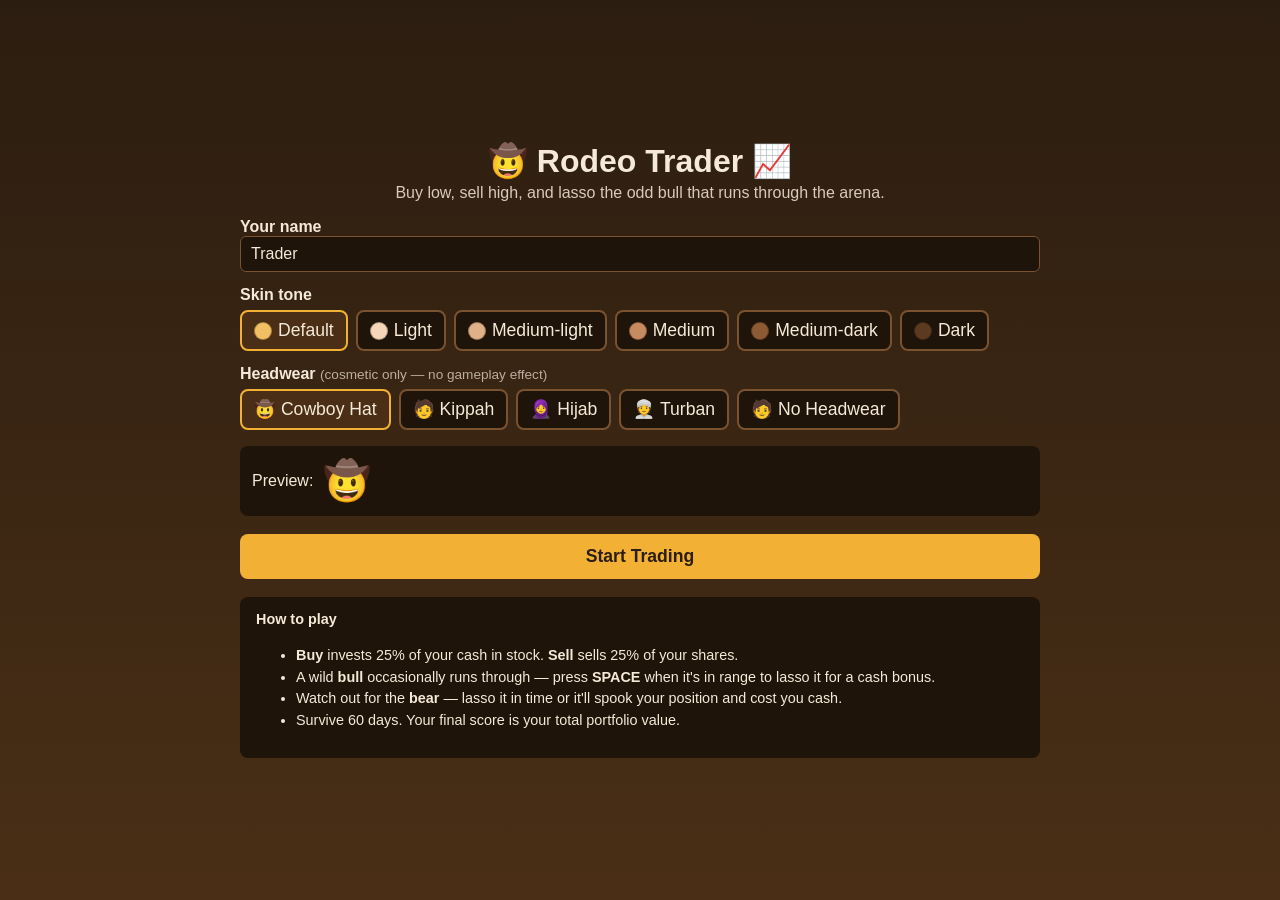
==== game/index.html @ 13e70de5 "Add Rodeo Trader browser game A trader who moonlights as a rodeo hand: real buy/sell stock trading p" ====
<!DOCTYPE html>
<html lang="en">
<head>
<meta charset="UTF-8">
<title>Rodeo Trader</title>
<link rel="stylesheet" href="style.css">
</head>
<body>

<div id="app">

  <!-- ===================== START / CUSTOMIZATION SCREEN ===================== -->
  <div id="start-screen" class="screen">
    <h1>🤠 Rodeo Trader 📈</h1>
    <p class="subtitle">Buy low, sell high, and lasso the odd bull that runs through the arena.</p>

    <label class="field-label" for="trader-name">Your name</label>
    <input id="trader-name" type="text" maxlength="16" placeholder="Trader" value="Trader">

    <p class="field-label">Skin tone</p>
    <div id="tone-picker" class="option-row"></div>

    <p class="field-label">Headwear <span class="hint">(cosmetic only — no gameplay effect)</span></p>
    <div id="headwear-picker" class="option-row"></div>

    <div class="preview-box">
      <span class="preview-label">Preview:</span>
      <span id="sprite-preview" class="sprite-preview"></span>
    </div>

    <button id="start-btn" class="primary-btn">Start Trading</button>

    <div class="instructions">
      <strong>How to play</strong>
      <ul>
        <li><b>Buy</b> invests 25% of your cash in stock. <b>Sell</b> sells 25% of your shares.</li>
        <li>A wild <b>bull</b> occasionally runs through — press <b>SPACE</b> when it's in range to lasso it for a cash bonus.</li>
        <li>Watch out for the <b>bear</b> — lasso it in time or it'll spook your position and cost you cash.</li>
        <li>Survive 60 days. Your final score is your total portfolio value.</li>
      </ul>
    </div>
  </div>

  <!-- ===================== GAME SCREEN ===================== -->
  <div id="game-screen" class="screen hidden">
    <div id="hud">
      <div class="hud-item"><span class="hud-label">Trader</span><span id="hud-name">-</span></div>
      <div class="hud-item"><span class="hud-label">Day</span><span id="hud-day">0/60</span></div>
      <div class="hud-item"><span class="hud-label">Price</span><span id="hud-price">$0.00</span></div>
      <div class="hud-item"><span class="hud-label">Cash</span><span id="hud-cash">$0</span></div>
      <div class="hud-item"><span class="hud-label">Shares</span><span id="hud-shares">0</span></div>
      <div class="hud-item"><span class="hud-label">Portfolio</span><span id="hud-portfolio">$0</span></div>
    </div>

    <canvas id="game-canvas" width="800" height="450"></canvas>

    <div id="controls">
      <button id="buy-btn">Buy (25% cash) [B]</button>
      <button id="sell-btn">Sell (25% shares) [S]</button>
      <div class="lasso-hint">Press <b>SPACE</b> to lasso!</div>
    </div>
  </div>

  <!-- ===================== GAME OVER SCREEN ===================== -->
  <div id="end-screen" class="screen hidden">
    <h1 id="end-title">Game Over</h1>
    <p id="end-summary"></p>
    <button id="restart-btn" class="primary-btn">Play Again</button>
  </div>

</div>

<script src="script.js"></script>
</body>
</html>
---- game/style.css ----
* { box-sizing: border-box; }

body {
  margin: 0;
  min-height: 100vh;
  display: flex;
  align-items: center;
  justify-content: center;
  background: linear-gradient(#2b1d10, #4a2f16);
  font-family: "Segoe UI", Arial, sans-serif;
  color: #f5e9d8;
}

#app {
  width: 840px;
  max-width: 95vw;
  padding: 20px;
}

.screen.hidden { display: none; }

h1 { text-align: center; margin: 0 0 4px; }

.subtitle { text-align: center; opacity: 0.85; margin-top: 0; }

.field-label {
  margin: 14px 0 6px;
  font-weight: 600;
}

.hint { font-weight: 400; opacity: 0.7; font-size: 0.85em; }

#trader-name {
  width: 100%;
  padding: 8px 10px;
  font-size: 1em;
  border-radius: 6px;
  border: 1px solid #7a5230;
  background: #1f140a;
  color: #f5e9d8;
}

.option-row {
  display: flex;
  flex-wrap: wrap;
  gap: 8px;
}

.option-btn {
  padding: 8px 12px;
  border-radius: 8px;
  border: 2px solid #7a5230;
  background: #1f140a;
  color: #f5e9d8;
  cursor: pointer;
  font-size: 1.1em;
  display: flex;
  align-items: center;
  gap: 6px;
}

.option-btn.selected {
  border-color: #f2b134;
  background: #4a2f16;
}

.tone-swatch {
  width: 18px;
  height: 18px;
  border-radius: 50%;
  display: inline-block;
  border: 1px solid rgba(0,0,0,0.3);
}

.preview-box {
  margin-top: 16px;
  padding: 12px;
  background: #1f140a;
  border-radius: 8px;
  display: flex;
  align-items: center;
  gap: 10px;
}

.sprite-preview { font-size: 2.4em; }

.primary-btn {
  display: block;
  width: 100%;
  margin-top: 18px;
  padding: 12px;
  font-size: 1.1em;
  font-weight: 700;
  border-radius: 8px;
  border: none;
  background: #f2b134;
  color: #2b1d10;
  cursor: pointer;
}

.primary-btn:hover { background: #ffcb5c; }

.instructions {
  margin-top: 18px;
  background: #1f140a;
  padding: 12px 16px;
  border-radius: 8px;
  font-size: 0.9em;
  line-height: 1.5em;
}

#hud {
  display: flex;
  flex-wrap: wrap;
  gap: 14px;
  background: #1f140a;
  padding: 8px 14px;
  border-radius: 8px;
  margin-bottom: 10px;
}

.hud-item { display: flex; flex-direction: column; font-size: 0.85em; min-width: 70px; }
.hud-label { opacity: 0.65; font-size: 0.8em; }
.hud-item span:last-child { font-weight: 700; font-size: 1.05em; }

#game-canvas {
  width: 100%;
  background: #0e0a06;
  border-radius: 8px;
  display: block;
}

#controls {
  display: flex;
  align-items: center;
  gap: 10px;
  margin-top: 10px;
}

#controls button {
  padding: 10px 14px;
  border-radius: 8px;
  border: 2px solid #7a5230;
  background: #1f140a;
  color: #f5e9d8;
  cursor: pointer;
  font-weight: 600;
}

#controls button:hover { border-color: #f2b134; }

.lasso-hint {
  margin-left: auto;
  opacity: 0.8;
  font-size: 0.9em;
}

#end-screen { text-align: center; }
#end-summary { font-size: 1.1em; white-space: pre-line; }
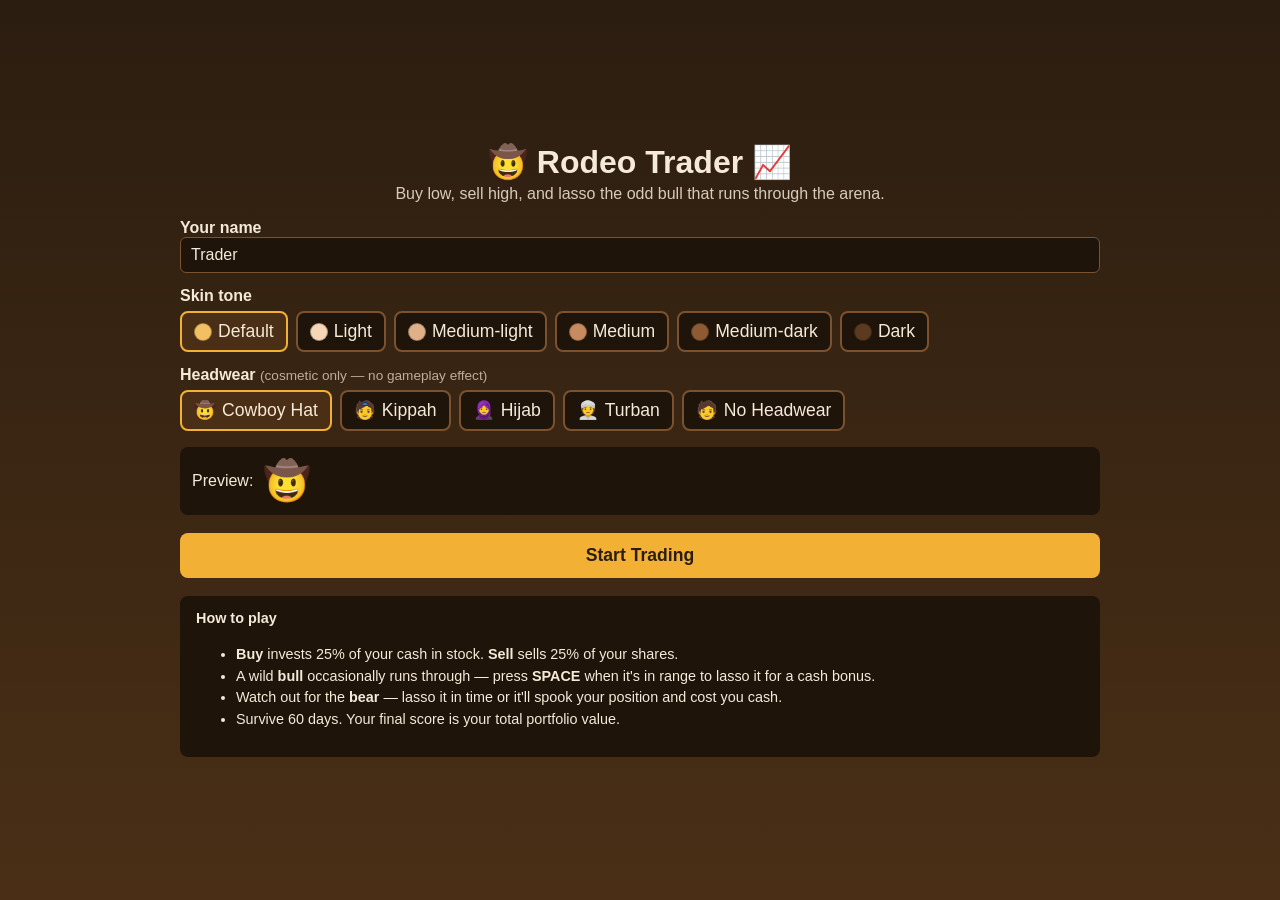
==== commit 55004b8e: "Consolidate into a single self-contained index.html, add character sidebar Merges script.js and styl" ====
--- a/game/index.html
+++ b/game/index.html
@@ -3,7 +3,228 @@
 <head>
 <meta charset="UTF-8">
 <title>Rodeo Trader</title>
-<link rel="stylesheet" href="style.css">
+<style>
+* { box-sizing: border-box; }
+
+body {
+  margin: 0;
+  min-height: 100vh;
+  display: flex;
+  align-items: center;
+  justify-content: center;
+  background: linear-gradient(#2b1d10, #4a2f16);
+  font-family: "Segoe UI", Arial, sans-serif;
+  color: #f5e9d8;
+}
+
+#app {
+  width: 960px;
+  max-width: 95vw;
+  padding: 20px;
+}
+
+.screen.hidden { display: none; }
+
+h1 { text-align: center; margin: 0 0 4px; }
+
+.subtitle { text-align: center; opacity: 0.85; margin-top: 0; }
+
+.field-label {
+  margin: 14px 0 6px;
+  font-weight: 600;
+}
+
+.hint { font-weight: 400; opacity: 0.7; font-size: 0.85em; }
+
+#trader-name {
+  width: 100%;
+  padding: 8px 10px;
+  font-size: 1em;
+  border-radius: 6px;
+  border: 1px solid #7a5230;
+  background: #1f140a;
+  color: #f5e9d8;
+}
+
+.option-row {
+  display: flex;
+  flex-wrap: wrap;
+  gap: 8px;
+}
+
+.option-btn {
+  padding: 8px 12px;
+  border-radius: 8px;
+  border: 2px solid #7a5230;
+  background: #1f140a;
+  color: #f5e9d8;
+  cursor: pointer;
+  font-size: 1.1em;
+  display: flex;
+  align-items: center;
+  gap: 6px;
+}
+
+.option-btn.selected {
+  border-color: #f2b134;
+  background: #4a2f16;
+}
+
+.tone-swatch {
+  width: 18px;
+  height: 18px;
+  border-radius: 50%;
+  display: inline-block;
+  border: 1px solid rgba(0,0,0,0.3);
+}
+
+.preview-box {
+  margin-top: 16px;
+  padding: 12px;
+  background: #1f140a;
+  border-radius: 8px;
+  display: flex;
+  align-items: center;
+  gap: 10px;
+}
+
+.sprite-preview { font-size: 2.4em; }
+
+.sprite-wrap {
+  position: relative;
+  display: inline-block;
+  line-height: 1;
+}
+
+.kippah-dot {
+  position: absolute;
+  top: 0;
+  left: 50%;
+  transform: translateX(-50%);
+  width: 32%;
+  height: 24%;
+  background: #4a6fa5;
+  border: 1px solid #1f3a5f;
+  border-radius: 50% 50% 10% 10% / 65% 65% 10% 10%;
+}
+
+.primary-btn {
+  display: block;
+  width: 100%;
+  margin-top: 18px;
+  padding: 12px;
+  font-size: 1.1em;
+  font-weight: 700;
+  border-radius: 8px;
+  border: none;
+  background: #f2b134;
+  color: #2b1d10;
+  cursor: pointer;
+}
+
+.primary-btn:hover { background: #ffcb5c; }
+
+.instructions {
+  margin-top: 18px;
+  background: #1f140a;
+  padding: 12px 16px;
+  border-radius: 8px;
+  font-size: 0.9em;
+  line-height: 1.5em;
+}
+
+#hud {
+  display: flex;
+  flex-wrap: wrap;
+  gap: 14px;
+  background: #1f140a;
+  padding: 8px 14px;
+  border-radius: 8px;
+  margin-bottom: 10px;
+}
+
+.hud-item { display: flex; flex-direction: column; font-size: 0.85em; min-width: 70px; }
+.hud-label { opacity: 0.65; font-size: 0.8em; }
+.hud-item span:last-child { font-weight: 700; font-size: 1.05em; }
+
+#game-layout {
+  display: flex;
+  gap: 14px;
+  align-items: flex-start;
+}
+
+#game-main {
+  flex: 1;
+  min-width: 0;
+}
+
+#game-canvas {
+  width: 100%;
+  background: #0e0a06;
+  border-radius: 8px;
+  display: block;
+}
+
+#controls {
+  display: flex;
+  align-items: center;
+  gap: 10px;
+  margin-top: 10px;
+}
+
+#controls button {
+  padding: 10px 14px;
+  border-radius: 8px;
+  border: 2px solid #7a5230;
+  background: #1f140a;
+  color: #f5e9d8;
+  cursor: pointer;
+  font-weight: 600;
+}
+
+#controls button:hover { border-color: #f2b134; }
+
+.lasso-hint {
+  margin-left: auto;
+  opacity: 0.8;
+  font-size: 0.9em;
+}
+
+#character-card {
+  width: 170px;
+  flex-shrink: 0;
+  background: #1f140a;
+  border-radius: 8px;
+  padding: 16px 10px;
+  text-align: center;
+}
+
+.card-title {
+  font-weight: 700;
+  margin-bottom: 10px;
+}
+
+#sidebar-sprite {
+  font-size: 3.4em;
+  display: inline-block;
+}
+
+.sidebar-name {
+  margin-top: 8px;
+  font-weight: 600;
+  word-break: break-word;
+}
+
+.card-note {
+  margin-top: 12px;
+  font-size: 0.72em;
+  opacity: 0.65;
+  line-height: 1.4em;
+}
+
+#end-screen { text-align: center; }
+#end-summary { font-size: 1.1em; white-space: pre-line; }
+</style>
 </head>
 <body>
 
@@ -52,12 +273,23 @@
       <div class="hud-item"><span class="hud-label">Portfolio</span><span id="hud-portfolio">$0</span></div>
     </div>
 
-    <canvas id="game-canvas" width="800" height="450"></canvas>
-
-    <div id="controls">
-      <button id="buy-btn">Buy (25% cash) [B]</button>
-      <button id="sell-btn">Sell (25% shares) [S]</button>
-      <div class="lasso-hint">Press <b>SPACE</b> to lasso!</div>
+    <div id="game-layout">
+      <div id="game-main">
+        <canvas id="game-canvas" width="800" height="450"></canvas>
+
+        <div id="controls">
+          <button id="buy-btn">Buy (25% cash) [B]</button>
+          <button id="sell-btn">Sell (25% shares) [S]</button>
+          <div class="lasso-hint">Press <b>SPACE</b> to lasso!</div>
+        </div>
+      </div>
+
+      <aside id="character-card">
+        <div class="card-title">Your Trader</div>
+        <span id="sidebar-sprite"></span>
+        <div id="sidebar-name" class="sidebar-name">-</div>
+        <div class="card-note">Skin tone &amp; headwear are cosmetic only — same odds for everyone.</div>
+      </aside>
     </div>
   </div>
 
@@ -70,6 +302,447 @@
 
 </div>
 
-<script src="script.js"></script>
+<script>
+// ---------------------------------------------------------------------------
+// Rodeo Trader
+// A trader who moonlights as a rodeo hand: real buy/sell trading, plus a
+// bull/bear timing bonus round where a lasso throw earns (or saves) cash.
+// Character look (skin tone + headwear) is a purely cosmetic, opt-in choice
+// with zero effect on gameplay. Everything lives in this one file on purpose
+// so it works by just opening index.html — no other files to go missing.
+// ---------------------------------------------------------------------------
+
+const SKIN_TONES = [
+  { id: "default", modifier: "", label: "Default" },
+  { id: "light", modifier: "\u{1F3FB}", label: "Light" },
+  { id: "medium-light", modifier: "\u{1F3FC}", label: "Medium-light" },
+  { id: "medium", modifier: "\u{1F3FD}", label: "Medium" },
+  { id: "medium-dark", modifier: "\u{1F3FE}", label: "Medium-dark" },
+  { id: "dark", modifier: "\u{1F3FF}", label: "Dark" },
+];
+
+// Each headwear option maps to a base emoji. Purely cosmetic — none of these
+// change gameplay. Only "modifier base" emoji (person-shaped ones) support
+// Fitzpatrick skin tone modifiers; 🤠 is a plain face emoji and renders a
+// broken glyph if a tone modifier is appended, so it's excluded via `tonable`.
+const HEADWEAR_OPTIONS = [
+  { id: "cowboy", label: "Cowboy Hat", base: "\u{1F920}", tonable: false }, // 🤠
+  { id: "kippah", label: "Kippah", base: "\u{1F9D1}", tonable: true, accessory: "kippah" }, // 🧑 + drawn accessory
+  { id: "hijab", label: "Hijab", base: "\u{1F9D5}", tonable: true }, // 🧕
+  { id: "turban", label: "Turban", base: "\u{1F473}", tonable: true }, // 👳
+  { id: "none", label: "No Headwear", base: "\u{1F9D1}", tonable: true }, // 🧑
+];
+
+const STARTING_CASH = 1000;
+const MAX_DAYS = 60;
+const DAY_MS = 1000;
+const BASE_VOLATILITY = 1.6;
+const CHART_POINTS = 80;
+
+const BULL_BONUS = 75;
+const BEAR_PENALTY = 40;
+const BEAR_DODGE_BONUS = 10;
+const EVENT_DURATION_MS = 2400;
+const EVENT_MIN_GAP_DAYS = 5;
+const EVENT_CHANCE_PER_DAY = 0.35;
+
+const canvas = document.getElementById("game-canvas");
+const ctx = canvas.getContext("2d");
+
+let state = null;
+let character = { name: "Trader", tone: SKIN_TONES[0], headwear: HEADWEAR_OPTIONS[0] };
+
+// ---------------------------------------------------------------------------
+// Character customization screen
+// ---------------------------------------------------------------------------
+
+function spriteString(tone, headwear) {
+  return headwear.base + (headwear.tonable ? tone.modifier : "");
+}
+
+// No Unicode emoji exists for a kippah, so it's approximated as a plain
+// person plus a small drawn dome — both here (DOM preview/buttons/sidebar)
+// and in the canvas arena via drawKippahAccessory().
+function createSpriteSpan(tone, headwear) {
+  const wrap = document.createElement("span");
+  wrap.className = "sprite-wrap";
+  const emojiSpan = document.createElement("span");
+  emojiSpan.className = "sprite-emoji";
+  emojiSpan.textContent = spriteString(tone, headwear);
+  wrap.appendChild(emojiSpan);
+  if (headwear.accessory === "kippah") {
+    const dome = document.createElement("span");
+    dome.className = "kippah-dot";
+    wrap.appendChild(dome);
+  }
+  return wrap;
+}
+
+function buildTonePicker() {
+  const row = document.getElementById("tone-picker");
+  row.innerHTML = "";
+  SKIN_TONES.forEach((tone) => {
+    const btn = document.createElement("button");
+    btn.className = "option-btn" + (tone.id === character.tone.id ? " selected" : "");
+    btn.type = "button";
+    const swatch = document.createElement("span");
+    swatch.className = "tone-swatch";
+    swatch.style.background = toneColor(tone.id);
+    btn.appendChild(swatch);
+    btn.appendChild(document.createTextNode(tone.label));
+    btn.addEventListener("click", () => {
+      character.tone = tone;
+      buildTonePicker();
+      updatePreview();
+    });
+    row.appendChild(btn);
+  });
+}
+
+function toneColor(id) {
+  return {
+    default: "#f2c063",
+    light: "#f5d7b8",
+    "medium-light": "#e0b088",
+    medium: "#c88b5f",
+    "medium-dark": "#8d5a34",
+    dark: "#5c3a20",
+  }[id];
+}
+
+function buildHeadwearPicker() {
+  const row = document.getElementById("headwear-picker");
+  row.innerHTML = "";
+  HEADWEAR_OPTIONS.forEach((hw) => {
+    const btn = document.createElement("button");
+    btn.className = "option-btn" + (hw.id === character.headwear.id ? " selected" : "");
+    btn.type = "button";
+    btn.appendChild(createSpriteSpan(character.tone, hw));
+    btn.appendChild(document.createTextNode(" " + hw.label));
+    btn.addEventListener("click", () => {
+      character.headwear = hw;
+      buildHeadwearPicker();
+      updatePreview();
+    });
+    row.appendChild(btn);
+  });
+}
+
+function updatePreview() {
+  const preview = document.getElementById("sprite-preview");
+  preview.innerHTML = "";
+  preview.appendChild(createSpriteSpan(character.tone, character.headwear));
+  buildHeadwearPicker();
+}
+
+function updateCharacterCard() {
+  const sprite = document.getElementById("sidebar-sprite");
+  sprite.innerHTML = "";
+  sprite.appendChild(createSpriteSpan(character.tone, character.headwear));
+  document.getElementById("sidebar-name").textContent = character.name;
+}
+
+document.getElementById("trader-name").addEventListener("input", (e) => {
+  character.name = e.target.value.trim() || "Trader";
+});
+
+document.getElementById("start-btn").addEventListener("click", () => {
+  showScreen("game-screen");
+  startGame();
+});
+
+document.getElementById("restart-btn").addEventListener("click", () => {
+  showScreen("start-screen");
+});
+
+function showScreen(id) {
+  document.querySelectorAll(".screen").forEach((el) => el.classList.add("hidden"));
+  document.getElementById(id).classList.remove("hidden");
+}
+
+buildTonePicker();
+buildHeadwearPicker();
+updatePreview();
+
+// ---------------------------------------------------------------------------
+// Game state
+// ---------------------------------------------------------------------------
+
+function startGame() {
+  state = {
+    cash: STARTING_CASH,
+    shares: 0,
+    price: 50,
+    priceHistory: [50],
+    day: 0,
+    lastEventDay: -EVENT_MIN_GAP_DAYS,
+    event: null, // {type:'bull'|'bear', startTime, resolved, success}
+    messages: [],
+    lastDayTime: performance.now(),
+    running: true,
+  };
+  document.getElementById("hud-name").textContent = character.name;
+  updateCharacterCard();
+  requestAnimationFrame(loop);
+}
+
+function portfolioValue() {
+  return state.cash + state.shares * state.price;
+}
+
+function addMessage(text, color) {
+  state.messages.push({ text, color, life: 1400, createdAt: performance.now() });
+}
+
+// ---------------------------------------------------------------------------
+// Trading actions
+// ---------------------------------------------------------------------------
+
+function buy() {
+  if (!state || !state.running) return;
+  const spend = state.cash * 0.25;
+  if (spend < 1) return;
+  state.cash -= spend;
+  state.shares += spend / state.price;
+  addMessage(`Bought $${spend.toFixed(0)} of stock`, "#7ee787");
+}
+
+function sell() {
+  if (!state || !state.running) return;
+  const sellShares = state.shares * 0.25;
+  if (sellShares <= 0) return;
+  const proceeds = sellShares * state.price;
+  state.shares -= sellShares;
+  state.cash += proceeds;
+  addMessage(`Sold for $${proceeds.toFixed(0)}`, "#ffa657");
+}
+
+document.getElementById("buy-btn").addEventListener("click", buy);
+document.getElementById("sell-btn").addEventListener("click", sell);
+
+window.addEventListener("keydown", (e) => {
+  if (!state || !state.running) return;
+  if (e.code === "KeyB") buy();
+  else if (e.code === "KeyS") sell();
+  else if (e.code === "Space") {
+    e.preventDefault();
+    attemptLasso();
+  }
+});
+
+function attemptLasso() {
+  const ev = state.event;
+  if (!ev || ev.resolved) return;
+  const elapsed = performance.now() - ev.startTime;
+  const progress = elapsed / EVENT_DURATION_MS;
+  // Catch window: middle portion of the run, when the animal is near the player.
+  if (progress >= 0.35 && progress <= 0.7) {
+    ev.resolved = true;
+    ev.success = true;
+    if (ev.type === "bull") {
+      state.cash += BULL_BONUS;
+      addMessage(`Lassoed the bull! +$${BULL_BONUS}`, "#f2b134");
+    } else {
+      state.cash += BEAR_DODGE_BONUS;
+      addMessage(`Shooed the bear away! +$${BEAR_DODGE_BONUS}`, "#f2b134");
+    }
+  }
+}
+
+// ---------------------------------------------------------------------------
+// Simulation tick (once per "day")
+// ---------------------------------------------------------------------------
+
+function tick() {
+  state.day += 1;
+
+  const volatility = BASE_VOLATILITY + state.day * 0.02;
+  const change = (Math.random() * 2 - 1) * volatility;
+  state.price = Math.max(1, state.price + change);
+  state.priceHistory.push(state.price);
+  if (state.priceHistory.length > CHART_POINTS) state.priceHistory.shift();
+
+  maybeSpawnEvent();
+
+  if (state.day >= MAX_DAYS) {
+    endGame();
+  }
+}
+
+function maybeSpawnEvent() {
+  if (state.event && !isEventFinished(state.event)) return;
+  if (state.day - state.lastEventDay < EVENT_MIN_GAP_DAYS) return;
+  if (Math.random() > EVENT_CHANCE_PER_DAY) return;
+
+  state.lastEventDay = state.day;
+  state.event = {
+    type: Math.random() < 0.5 ? "bull" : "bear",
+    startTime: performance.now(),
+    resolved: false,
+    success: false,
+  };
+}
+
+function isEventFinished(ev) {
+  return performance.now() - ev.startTime > EVENT_DURATION_MS + 200;
+}
+
+function resolveExpiredEvent() {
+  const ev = state.event;
+  if (!ev || ev.resolved) return;
+  const elapsed = performance.now() - ev.startTime;
+  if (elapsed <= EVENT_DURATION_MS) return;
+
+  ev.resolved = true;
+  if (ev.type === "bear") {
+    state.cash = Math.max(0, state.cash - BEAR_PENALTY);
+    addMessage(`The bear spooked your position! -$${BEAR_PENALTY}`, "#ff6b6b");
+  } else {
+    addMessage("The bull got away.", "#c9b58b");
+  }
+}
+
+function endGame() {
+  state.running = false;
+  const finalValue = portfolioValue();
+  const profit = finalValue - STARTING_CASH;
+  showScreen("end-screen");
+  document.getElementById("end-title").textContent =
+    profit >= 0 ? "Nice ride!" : "Rough round in the arena.";
+  document.getElementById("end-summary").textContent =
+    `${character.name} finished with $${finalValue.toFixed(2)} ` +
+    `(started with $${STARTING_CASH.toFixed(2)}).\n` +
+    (profit >= 0
+      ? `That's a profit of $${profit.toFixed(2)}!`
+      : `That's a loss of $${Math.abs(profit).toFixed(2)}.`);
+}
+
+// ---------------------------------------------------------------------------
+// Rendering
+// ---------------------------------------------------------------------------
+
+const CHART_TOP = 15;
+const CHART_HEIGHT = 250;
+const ARENA_TOP = 290;
+const ARENA_HEIGHT = 140;
+const PLAYER_X = 110;
+
+function render() {
+  ctx.clearRect(0, 0, canvas.width, canvas.height);
+  drawChart();
+  drawArena();
+  drawMessages();
+}
+
+function drawChart() {
+  const hist = state.priceHistory;
+  const min = Math.min(...hist);
+  const max = Math.max(...hist, min + 1);
+
+  ctx.strokeStyle = "#2a2013";
+  ctx.strokeRect(0, CHART_TOP, canvas.width, CHART_HEIGHT);
+
+  ctx.beginPath();
+  hist.forEach((p, i) => {
+    const x = (i / (CHART_POINTS - 1)) * canvas.width;
+    const y = CHART_TOP + CHART_HEIGHT - ((p - min) / (max - min)) * (CHART_HEIGHT - 20) - 10;
+    if (i === 0) ctx.moveTo(x, y);
+    else ctx.lineTo(x, y);
+  });
+  const trendingUp = hist[hist.length - 1] >= hist[Math.max(0, hist.length - 2)];
+  ctx.strokeStyle = trendingUp ? "#7ee787" : "#ff6b6b";
+  ctx.lineWidth = 2;
+  ctx.stroke();
+  ctx.lineWidth = 1;
+}
+
+// No Unicode emoji exists for a kippah, so it's drawn as a small dome sitting
+// just above the head of the (skin-tone-modified) 🧑 base emoji.
+function drawKippahAccessory(centerX, baselineY) {
+  ctx.fillStyle = "#4a6fa5";
+  ctx.strokeStyle = "#1f3a5f";
+  ctx.beginPath();
+  ctx.ellipse(centerX, baselineY - 44, 9, 6, 0, Math.PI, 0);
+  ctx.fill();
+  ctx.stroke();
+}
+
+function drawArena() {
+  ctx.fillStyle = "#3b2a17";
+  ctx.fillRect(0, ARENA_TOP, canvas.width, ARENA_HEIGHT);
+
+  // catch zone marker
+  ctx.fillStyle = "rgba(242, 177, 52, 0.15)";
+  ctx.fillRect(PLAYER_X - 40, ARENA_TOP, 140, ARENA_HEIGHT);
+
+  // player sprite
+  const playerBaseline = ARENA_TOP + ARENA_HEIGHT - 20;
+  ctx.font = "48px sans-serif";
+  ctx.textAlign = "center";
+  ctx.fillText(spriteString(character.tone, character.headwear), PLAYER_X, playerBaseline);
+  if (character.headwear.accessory === "kippah") drawKippahAccessory(PLAYER_X, playerBaseline);
+  ctx.font = "20px sans-serif";
+  ctx.fillStyle = "#f5e9d8";
+  ctx.fillText(character.name, PLAYER_X, ARENA_TOP + ARENA_HEIGHT + 5);
+
+  const ev = state.event;
+  if (ev) {
+    resolveExpiredEvent();
+    const elapsed = performance.now() - ev.startTime;
+    const progress = Math.min(1, elapsed / EVENT_DURATION_MS);
+    const x = canvas.width + 60 - progress * (canvas.width + 160);
+
+    ctx.font = "44px sans-serif";
+    ctx.fillStyle = "#000";
+    ctx.fillText(ev.type === "bull" ? "\u{1F402}" : "\u{1F43B}", x, ARENA_TOP + ARENA_HEIGHT - 22);
+
+    if (!ev.resolved) {
+      ctx.font = "16px sans-serif";
+      ctx.fillStyle = "#f2b134";
+      ctx.fillText("Press SPACE!", canvas.width / 2, ARENA_TOP - 8);
+    }
+  }
+}
+
+function drawMessages() {
+  const now = performance.now();
+  state.messages = state.messages.filter((m) => now - m.createdAt < m.life);
+  ctx.textAlign = "center";
+  ctx.font = "18px sans-serif";
+  state.messages.forEach((m, i) => {
+    const age = (now - m.createdAt) / m.life;
+    ctx.globalAlpha = 1 - age;
+    ctx.fillStyle = m.color;
+    ctx.fillText(m.text, canvas.width / 2, 40 + i * 22);
+  });
+  ctx.globalAlpha = 1;
+}
+
+function updateHud() {
+  document.getElementById("hud-day").textContent = `${state.day}/${MAX_DAYS}`;
+  document.getElementById("hud-price").textContent = `$${state.price.toFixed(2)}`;
+  document.getElementById("hud-cash").textContent = `$${state.cash.toFixed(2)}`;
+  document.getElementById("hud-shares").textContent = state.shares.toFixed(2);
+  document.getElementById("hud-portfolio").textContent = `$${portfolioValue().toFixed(2)}`;
+}
+
+// ---------------------------------------------------------------------------
+// Main loop
+// ---------------------------------------------------------------------------
+
+function loop(now) {
+  if (!state || !state.running) return;
+
+  if (now - state.lastDayTime >= DAY_MS) {
+    state.lastDayTime = now;
+    tick();
+  }
+
+  updateHud();
+  render();
+
+  requestAnimationFrame(loop);
+}
+</script>
 </body>
 </html>
